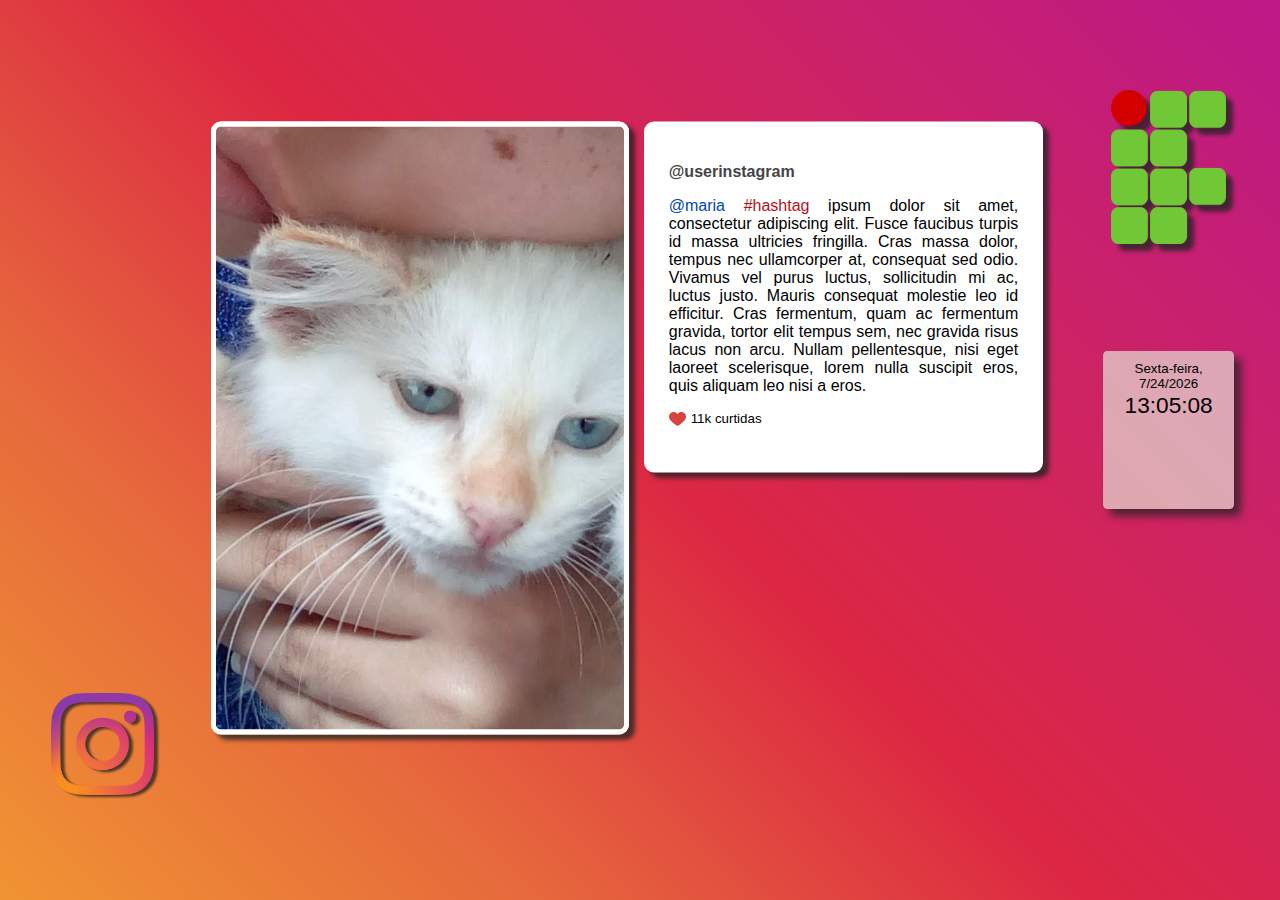
==== instagram.html @ 23379bee "modificação de divs no html" ====
<!DOCTYPE html>
<html>
    <head>
        <meta charset="utf-8">
        <meta name="viewport" content="width=device-width, initial-scale=1, shrink-to-fit=no">


        <title>instagram</title>

        <link rel="stylesheet" href="css/style.css">
        <script type="text/javascript" src="js/script.js"></script>
        <script type="text/javascript" src="js/jquery.js"></script>
    </head>
    <body onload="time()" class="gradiente-instagram">
        <div class="conteiner">    
            <div class= "fixo">
                <div class="logo">
                    <img src="img/logoif.png"  alt="">
                    <!--<p>@logoifrn</p>
                    <p>23 curtidas</p>!-->
                </div>
                <div class="relogio" id="relogio">
                    <div class= "diadata" id="diadata"></div>
                    <div class = "hora"  id="hora"></div>
                </div>
            </div>

            <!-- Publicação do instagram -->
            <div class="mural">
                <div class="publicacao" style="background-color: white ;"></div>
                <div class="shadow publicacao image" style="background-image: url(img/aslam.jpg);">
                    <!--<div class="perfilinstagram"><img src="img/aslam.jpg" alt=""></div>
                    <div class="foto" >
                        <img src="img/gatinho.jpg" alt="">
                    </div>-->
                    
                </div>
                <div class="shadow legenda post" id="legenda">
                    <p class="user"><b>@userinstagram</b></p>
                    <p class="textopost">@maria #hashtag ipsum dolor sit amet, consectetur adipiscing elit. Fusce faucibus turpis id massa ultricies fringilla. Cras massa dolor, tempus nec ullamcorper at, consequat sed odio. Vivamus vel purus luctus, sollicitudin mi ac, luctus justo. Mauris consequat molestie leo id efficitur. Cras fermentum, quam ac fermentum gravida, tortor elit tempus sem, nec gravida risus lacus non arcu. Nullam pellentesque, nisi eget laoreet scelerisque, lorem nulla suscipit eros, quis aliquam leo nisi a eros.</p>
                    <div class="insights">
                        <div class="curtidas">
                            <div class="iconecurtidas">
                                <img src="img/curtida.png" alt="">
                            </div>
                            <p>11k curtidas</p>
                        </div>
                    </div>
                </div>
               
            </div>
            
            <div class="logocanto">
                <img src="img/instagram.png" alt="">
            </div>

        </div>
       <!-- <div class="blocotransicao" id="blocotransicao">
            <img src="img/Simbolo.jfif" class="logotransicao">
        </div> -->
    </body>
</html>
---- css/style.css ----
body {
     padding: 0%;
     margin: 0%;
     border: 0%;
 }


 /*efeitos de transicao*/
 .blocotransicao{
     position: absolute;
     background-color: white;
     width: 100%;
     height: 100%;
     /*transform: translateY(-100%);*/
 }
 .blocotransicao img{
     position: relative;
     transform: translate(-50%, -50%);
     left: 50%;
     top: 50%;
     width: 19%;
 }



 /* background todas as telas */
 .conteiner {
    position: absolute;
    height: 100vh;
    width: 100vw;
    background-repeat: no-repeat;
 }

 .gradiente-instagram{
    background: #f09433;  
    background: linear-gradient(45deg, #f09433 0%,#e6683c 25%,#dc2743 50%,#cc2366 75%,#bc1888 100%); 
    height: 100vh;
    width: 100vw;
 }

 .rss {
    background-color:rgb(226, 129, 65);
    height: 100vh;
 }

 .twitter {
     background-color: #daf4fd;
 }



 /* cabeçalho fixo (logo if + relogio) */
 .fixo {
    position: relative;
    width: 12vw;
    height: 50vh;
    left: 85vw;
    top: 10vh; 
 }

 .logo {
    position: absolute;
    left: 15%;
    width: 75%;
 }

 .logo img{
    width: 100%;
    filter: drop-shadow(7px 7px 2px rgba(34, 34, 34, 0.76));
 }

 .relogio {
    box-shadow: 7px 7px 8px 0px rgba(34, 34, 34, 0.76);
    /*font-family: 'Orbitron', sans-serif;*/
    font-family: 'Segoe UI', sans-serif;
    background-color: rgba(233, 248, 226, 0.623);
    border-radius: 3%;
    height: 35%;
    width: 85%;
    position: absolute;
    left: 10%;
    top: 58%;
    text-align: center;
 }

 .diadata {
    margin: 0;
    border: 0;
    font-size: 10pt;
    padding-top: 10px;
    padding-bottom: 1px;
    padding-left: 9px;
    padding-right: 9px;
 }

 .hora {
    margin: 0;
    border: 0;
    font-size: 17pt;
 }


 
 /* logo rede social */
 .logocanto {
     position: absolute;
     top: 77%;
     width: 8vw;
     left: 4%;
 }

 .logocanto img{
    filter: drop-shadow(4px 2px 1px rgba(34, 34, 34, 0.76));
     width: 100%;
     height: 100%;
 }

 .logorss{
    transform: rotate(47deg);
}



 /* mural das publicações do Istagram*/
 .mural {
     /*background-color: antiquewhite;*/
     position: absolute;
     width: 65%;
     left: 49%;
     top: 47%;
     height: 67%;
     transform: translate(-50%, -50%);
 }
 
 .legenda{
    text-align: justify;
    background-color: white;
    position: absolute;
    display: inline-block;
    padding: 3%;
    width: 42%;
    left: 52%;
    min-height: 50%;
    max-height: 100%;
    border-radius: 10px;
    font-family: "Helvetica Neue", Roboto, "Segoe UI", Calibri, sans-serif;
    /*font-size: clamp(1em, 1em + 1vw, 1.1em); 
    top: 2%;*/
 }

 .curtidas p{
     width: 50%;
     display: inline-block;
     margin-top: 0;
     font-size: 10pt;
     transform: translateY(-30%);
 }

 .iconecurtidas{
     width: 5%;
     height: 4%;
     /*background-color: #f09433;*/
     display: inline-block;
 }

 .iconecurtidas img{
    position: relative;
    width: 100%;
    height: 100%;
 }

 .publicacao {
    position: absolute;
    display: inline-block;
    width: 49%;
    height: 100%;
    border-radius: 10px;
    background-size: cover;
    background-repeat: no-repeat;
    border-color: white;
    border-style: solid;
    border-width: 5px;
    /*top: 2%;*/
 }

 .shadow {
    box-shadow: 6px 5px 4px 0px rgba(34, 34, 34, 0.76);
 }

 /*.foto {
     width: 100%;
     transform: translate(-50%, -50%);
     top: 50%;
     left: 50%;    
 }

 .foto img {
    position: relative;
    max-width:100%;
    max-height:100%;
    object-fit: fill;
 }
 
 .perfilinstagram{
     width: 10%;
     height: 9%;
     position: relative;
     left: 7%;
     top: 2%;
     background-color: #cc2366;
     margin-bottom: 0;
     padding-bottom: 0;
     border-bottom: 0;
 }

 .perfilinstagram img{
     width: 100%;
     height: 100%;
     border-radius: 50%;
 }*/



 /*RSS */
 .muralnoticias {
     position: absolute;
     transform: translateX(-50%);
     left: 45%;
     width: 70vw;
     top: 8vh;
    color: white;
 }

 .titulonoticia{
     text-align: center;
 }

 .links{
     padding-left: 5%;
     padding-top: 5%;
     font-size: 20px;
 }

 .qrcode {
     width: 10vw;
     height: 20vh;
     position: absolute;
     left: 85vw;
     top: 75vh;
 }

 .qrcode img{
     width: 100%;
     height: 100%;
 }



 /* Mural Twitter */
.muraltwitter {
    /*background-color: white;*/
    position: absolute;
    width: 80vw;
    top: 48vh;
    height: 80vh;
    transform: translatey(-50%);
    font-size: 22px;
    font-family: "Helvetica Neue", Roboto, "Segoe UI", Calibri, sans-serif;
}

.fotoperfil {
    box-shadow: 4px 3px 4px 0px rgba(34, 34, 34, 0.76);
    /*background-color: #d8e0b6;*/
    width: 10%;
    border-radius: 50%;
    display: inline-block;
    position: relative;
    top: 18%;
    left: 5%;
    background-size: cover;
    background-repeat: no-repeat;
    height: 110%;
    width: 11%;
 }

.tweet {
    text-align: justify;
    /*background-color: #d8e0b6;*/
    transform: translate(-50%, -50%);
    position: absolute;
    width: 80%;
    left: 60%;
    top: 47%;
}

.perfil {
    width: 100%;
    height: 20%;
    /*background-color:rgb(226, 129, 65);*/
}

.usuario {
    position: relative;
    display: inline-block;
    /*background-color: #d8e0b6;*/
    margin-left: 9%;
    top: 25%;
    transform: translateY(-85%);
    font-size: 16pt;
}

.user {
    color: rgb(68, 68, 68)
}

/*.fotoperfil img {
     height: 100%;
     width: 100%;
     border-radius: 50%;
 }*/


 
/*Formatação textos js*/
.hashtag {
    color: #800020;
}
    /*Twitter*/
.mention {
    color: #2b7bb9;
}

    /*Instagram*/
.hashtag_instagram {
    color: #b80f17;
}
.mention_instagram {
    color: #0047b1;
}
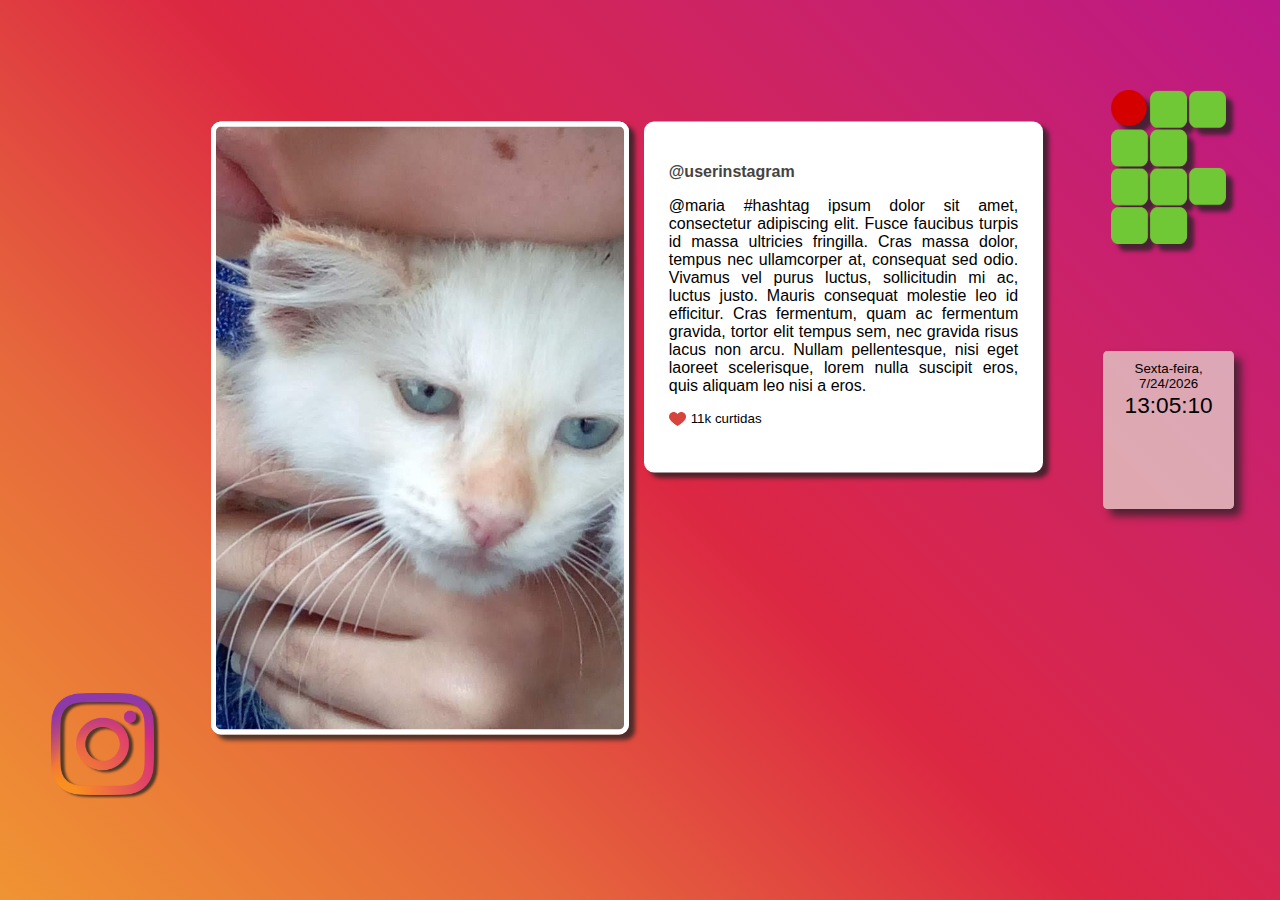
==== commit b55aa3f8: ":construction:" ====
--- a/instagram.html
+++ b/instagram.html
@@ -28,7 +28,7 @@
             <!-- Publicação do instagram -->
             <div class="mural">
                 <div class="publicacao" style="background-color: white ;"></div>
-                <div class="shadow publicacao image" style="background-image: url(img/aslam.jpg);">
+                <div class="shadow publicacao" id="image" style="background-image: url(img/aslam.jpg);">
                     <!--<div class="perfilinstagram"><img src="img/aslam.jpg" alt=""></div>
                     <div class="foto" >
                         <img src="img/gatinho.jpg" alt="">
@@ -37,7 +37,7 @@
                 </div>
                 <div class="shadow legenda post" id="legenda">
                     <p class="user"><b>@userinstagram</b></p>
-                    <p class="textopost">@maria #hashtag ipsum dolor sit amet, consectetur adipiscing elit. Fusce faucibus turpis id massa ultricies fringilla. Cras massa dolor, tempus nec ullamcorper at, consequat sed odio. Vivamus vel purus luctus, sollicitudin mi ac, luctus justo. Mauris consequat molestie leo id efficitur. Cras fermentum, quam ac fermentum gravida, tortor elit tempus sem, nec gravida risus lacus non arcu. Nullam pellentesque, nisi eget laoreet scelerisque, lorem nulla suscipit eros, quis aliquam leo nisi a eros.</p>
+                    <p id="instatexto">@maria #hashtag ipsum dolor sit amet, consectetur adipiscing elit. Fusce faucibus turpis id massa ultricies fringilla. Cras massa dolor, tempus nec ullamcorper at, consequat sed odio. Vivamus vel purus luctus, sollicitudin mi ac, luctus justo. Mauris consequat molestie leo id efficitur. Cras fermentum, quam ac fermentum gravida, tortor elit tempus sem, nec gravida risus lacus non arcu. Nullam pellentesque, nisi eget laoreet scelerisque, lorem nulla suscipit eros, quis aliquam leo nisi a eros.</p>
                     <div class="insights">
                         <div class="curtidas">
                             <div class="iconecurtidas">
--- a/css/style.css
+++ b/css/style.css
@@ -285,12 +285,15 @@
 
 .tweet {
     text-align: justify;
-    /*background-color: #d8e0b6;*/
+    background-color: #fff;
     transform: translate(-50%, -50%);
     position: absolute;
     width: 80%;
     left: 60%;
     top: 47%;
+    padding: 100px 50px;
+    border: 1px solid;
+    border-radius: 15px;
 }
 
 .perfil {
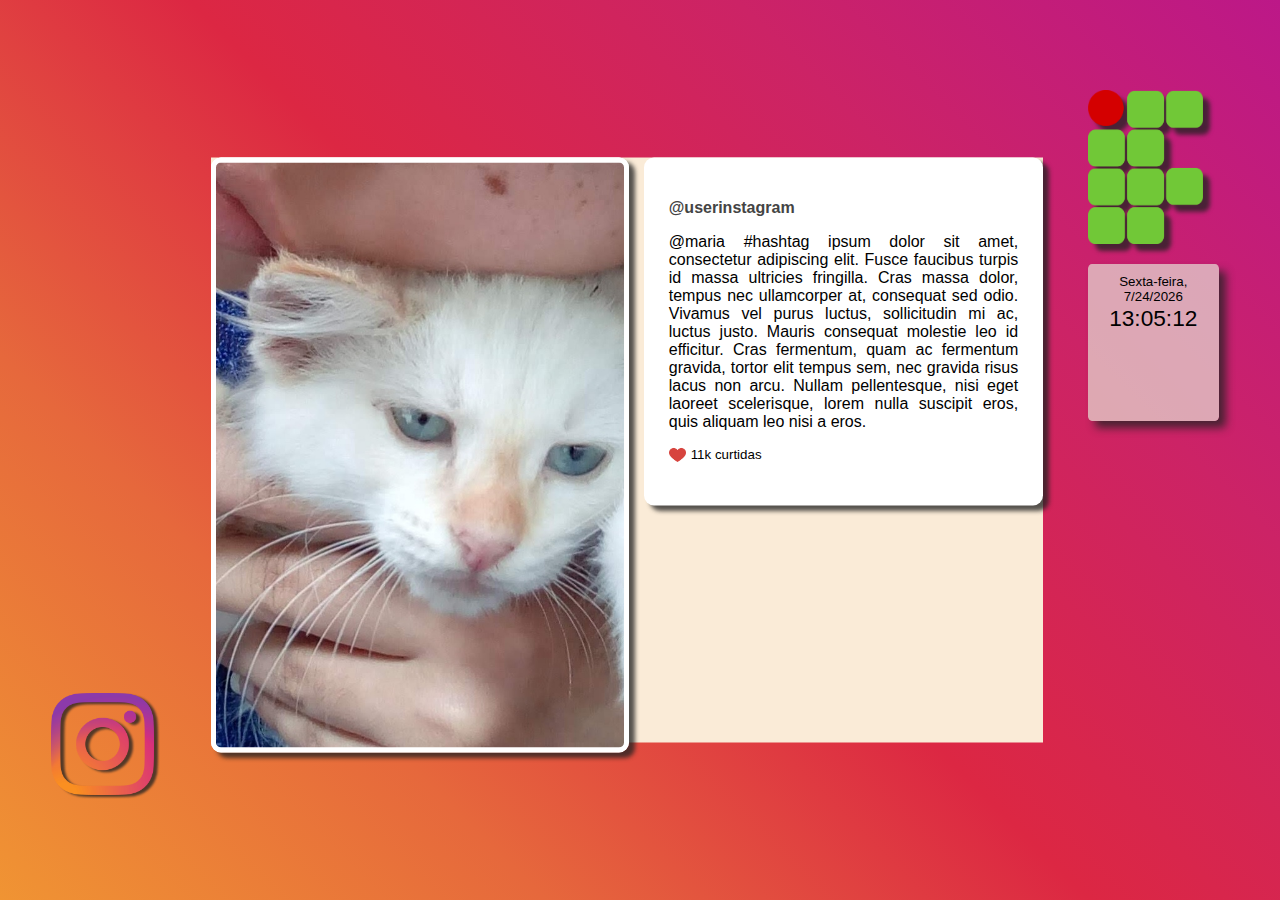
==== commit 6afac550: "Atualizando array de informações de usuários para transições" ====
--- a/instagram.html
+++ b/instagram.html
@@ -11,13 +11,12 @@
         <script type="text/javascript" src="js/script.js"></script>
         <script type="text/javascript" src="js/jquery.js"></script>
     </head>
-    <body onload="time()" class="gradiente-instagram">
-        <div class="conteiner">    
+    <body onload="time()" >
+        <div class="conteiner bginstagram">  
+        <!-- Parte fixa: logo if + relógio -->  
             <div class= "fixo">
                 <div class="logo">
                     <img src="img/logoif.png"  alt="">
-                    <!--<p>@logoifrn</p>
-                    <p>23 curtidas</p>!-->
                 </div>
                 <div class="relogio" id="relogio">
                     <div class= "diadata" id="diadata"></div>
@@ -28,23 +27,16 @@
             <!-- Publicação do instagram -->
             <div class="mural">
                 <div class="publicacao" style="background-color: white ;"></div>
-                <div class="shadow publicacao" id="image" style="background-image: url(img/aslam.jpg);">
-                    <!--<div class="perfilinstagram"><img src="img/aslam.jpg" alt=""></div>
-                    <div class="foto" >
-                        <img src="img/gatinho.jpg" alt="">
-                    </div>-->
-                    
-                </div>
+                <div class="shadow publicacao" id="image" style="background-image: url(img/aslam.jpg);"></div>
+
                 <div class="shadow legenda post" id="legenda">
                     <p class="user"><b>@userinstagram</b></p>
                     <p id="instatexto">@maria #hashtag ipsum dolor sit amet, consectetur adipiscing elit. Fusce faucibus turpis id massa ultricies fringilla. Cras massa dolor, tempus nec ullamcorper at, consequat sed odio. Vivamus vel purus luctus, sollicitudin mi ac, luctus justo. Mauris consequat molestie leo id efficitur. Cras fermentum, quam ac fermentum gravida, tortor elit tempus sem, nec gravida risus lacus non arcu. Nullam pellentesque, nisi eget laoreet scelerisque, lorem nulla suscipit eros, quis aliquam leo nisi a eros.</p>
-                    <div class="insights">
-                        <div class="curtidas">
-                            <div class="iconecurtidas">
-                                <img src="img/curtida.png" alt="">
-                            </div>
-                            <p>11k curtidas</p>
+                    <div>
+                        <div class="iconecurtidas">
+                            <img src="img/curtida.png" alt="">
                         </div>
+                        <p class="curtidas">11k curtidas</p>
                     </div>
                 </div>
                
--- a/css/style.css
+++ b/css/style.css
@@ -25,25 +25,24 @@
 
  /* background todas as telas */
  .conteiner {
-    position: absolute;
     height: 100vh;
     width: 100vw;
     background-repeat: no-repeat;
  }
 
- .gradiente-instagram{
+ .bginstagram{
     background: #f09433;  
     background: linear-gradient(45deg, #f09433 0%,#e6683c 25%,#dc2743 50%,#cc2366 75%,#bc1888 100%); 
     height: 100vh;
     width: 100vw;
  }
 
- .rss {
+ .bgrss {
     background-color:rgb(226, 129, 65);
     height: 100vh;
  }
 
- .twitter {
+ .bgtwitter {
      background-color: #daf4fd;
  }
 
@@ -59,7 +58,6 @@
  }
 
  .logo {
-    position: absolute;
     left: 15%;
     width: 75%;
  }
@@ -77,9 +75,7 @@
     border-radius: 3%;
     height: 35%;
     width: 85%;
-    position: absolute;
-    left: 10%;
-    top: 58%;
+    margin-top: 10%;
     text-align: center;
  }
 
@@ -103,7 +99,7 @@
  
  /* logo rede social */
  .logocanto {
-     position: absolute;
+     position: fixed;
      top: 77%;
      width: 8vw;
      left: 4%;
@@ -123,20 +119,19 @@
 
  /* mural das publicações do Istagram*/
  .mural {
-     /*background-color: antiquewhite;*/
-     position: absolute;
+     background-color: antiquewhite;
+    position: relative;
      width: 65%;
+     height: 65%;
      left: 49%;
-     top: 47%;
-     height: 67%;
      transform: translate(-50%, -50%);
  }
  
  .legenda{
     text-align: justify;
     background-color: white;
-    position: absolute;
-    display: inline-block;
+    display: inline-block;
+    position: relative;
     padding: 3%;
     width: 42%;
     left: 52%;
@@ -148,7 +143,7 @@
     top: 2%;*/
  }
 
- .curtidas p{
+ .curtidas{
      width: 50%;
      display: inline-block;
      margin-top: 0;
@@ -187,38 +182,6 @@
     box-shadow: 6px 5px 4px 0px rgba(34, 34, 34, 0.76);
  }
 
- /*.foto {
-     width: 100%;
-     transform: translate(-50%, -50%);
-     top: 50%;
-     left: 50%;    
- }
-
- .foto img {
-    position: relative;
-    max-width:100%;
-    max-height:100%;
-    object-fit: fill;
- }
- 
- .perfilinstagram{
-     width: 10%;
-     height: 9%;
-     position: relative;
-     left: 7%;
-     top: 2%;
-     background-color: #cc2366;
-     margin-bottom: 0;
-     padding-bottom: 0;
-     border-bottom: 0;
- }
-
- .perfilinstagram img{
-     width: 100%;
-     height: 100%;
-     border-radius: 50%;
- }*/
-
 
 
  /*RSS */
@@ -258,42 +221,38 @@
 
  /* Mural Twitter */
 .muraltwitter {
-    /*background-color: white;*/
-    position: absolute;
-    width: 80vw;
-    top: 48vh;
-    height: 80vh;
+    margin-left: 15%;
+    background-color: white;
+    width: 65%;
+    left: 15%;
+    height: 50%;
+    overflow: hidden;
     transform: translatey(-50%);
     font-size: 22px;
+    border-radius: 2%;
     font-family: "Helvetica Neue", Roboto, "Segoe UI", Calibri, sans-serif;
 }
 
 .fotoperfil {
     box-shadow: 4px 3px 4px 0px rgba(34, 34, 34, 0.76);
     /*background-color: #d8e0b6;*/
-    width: 10%;
     border-radius: 50%;
-    display: inline-block;
-    position: relative;
-    top: 18%;
-    left: 5%;
+    position: relative;
+    display: inline-block;
+    margin-top: 4%;
+    margin-left: 5%;  
     background-size: cover;
     background-repeat: no-repeat;
-    height: 110%;
-    width: 11%;
+    height: 140%;
+    width: 12%;
  }
 
 .tweet {
+    position: relative;   
     text-align: justify;
-    background-color: #fff;
-    transform: translate(-50%, -50%);
-    position: absolute;
-    width: 80%;
-    left: 60%;
-    top: 47%;
-    padding: 100px 50px;
-    border: 1px solid;
-    border-radius: 15px;
+    padding-left: 21%;
+    padding-right: 7%;
+    top: 15%;
 }
 
 .perfil {
@@ -303,12 +262,10 @@
 }
 
 .usuario {
-    position: relative;
     display: inline-block;
     /*background-color: #d8e0b6;*/
-    margin-left: 9%;
-    top: 25%;
-    transform: translateY(-85%);
+    transform: translateY(-80%);
+    padding-left: 3%;
     font-size: 16pt;
 }
 
@@ -316,14 +273,7 @@
     color: rgb(68, 68, 68)
 }
 
-/*.fotoperfil img {
-     height: 100%;
-     width: 100%;
-     border-radius: 50%;
- }*/
-
-
- 
+
 /*Formatação textos js*/
 .hashtag {
     color: #800020;
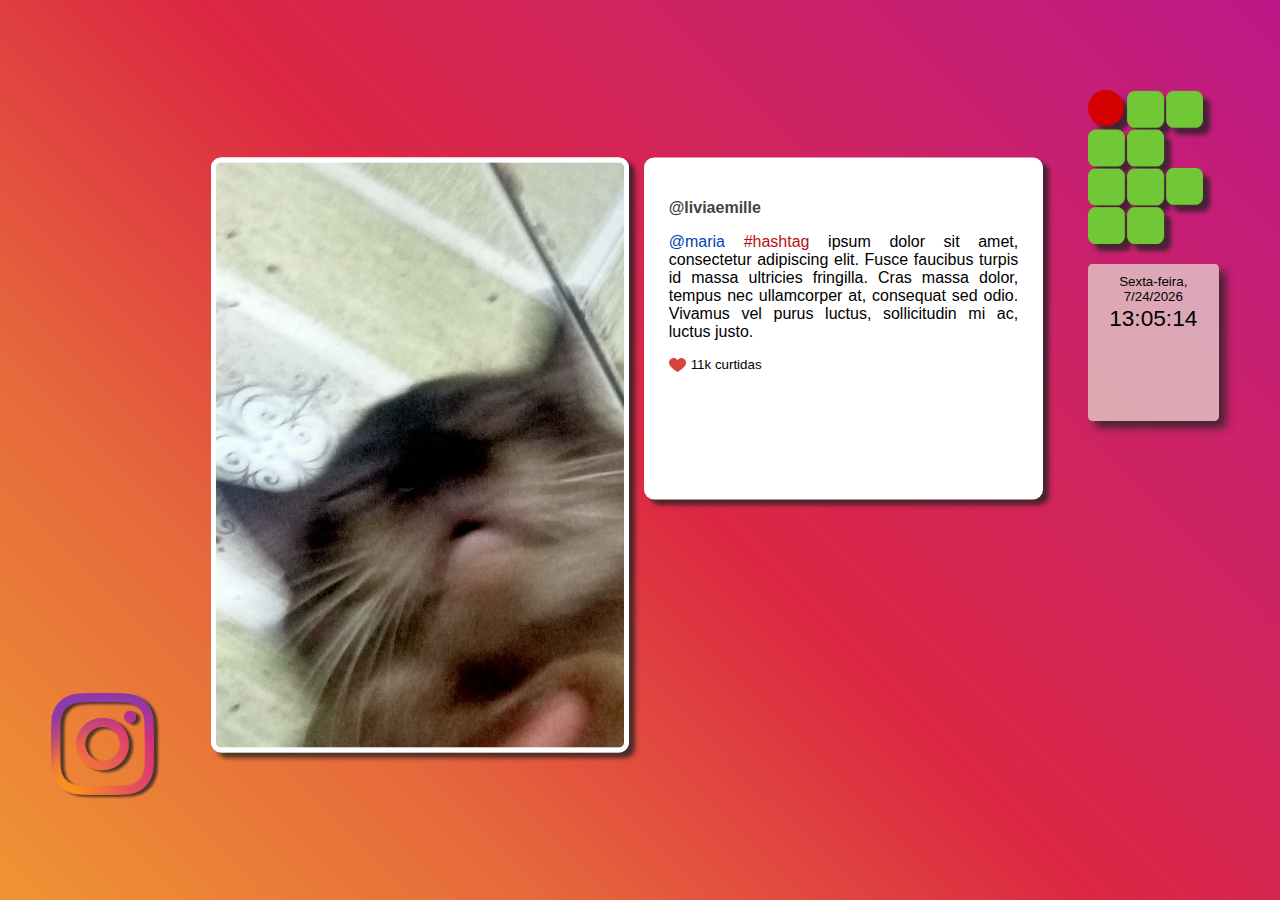
==== commit c49609f9: "Implementação da parte de alteração de publicações de instagram" ====
--- a/instagram.html
+++ b/instagram.html
@@ -11,7 +11,7 @@
         <script type="text/javascript" src="js/script.js"></script>
         <script type="text/javascript" src="js/jquery.js"></script>
     </head>
-    <body onload="time()" >
+    <body onload="time(); iniciar()" >
         <div class="conteiner bginstagram">  
         <!-- Parte fixa: logo if + relógio -->  
             <div class= "fixo">
@@ -30,8 +30,8 @@
                 <div class="shadow publicacao" id="image" style="background-image: url(img/aslam.jpg);"></div>
 
                 <div class="shadow legenda post" id="legenda">
-                    <p class="user"><b>@userinstagram</b></p>
-                    <p id="instatexto">@maria #hashtag ipsum dolor sit amet, consectetur adipiscing elit. Fusce faucibus turpis id massa ultricies fringilla. Cras massa dolor, tempus nec ullamcorper at, consequat sed odio. Vivamus vel purus luctus, sollicitudin mi ac, luctus justo. Mauris consequat molestie leo id efficitur. Cras fermentum, quam ac fermentum gravida, tortor elit tempus sem, nec gravida risus lacus non arcu. Nullam pellentesque, nisi eget laoreet scelerisque, lorem nulla suscipit eros, quis aliquam leo nisi a eros.</p>
+                    <p class="user"><b id="user"></b></p>
+                    <p id="instatexto"></p>
                     <div>
                         <div class="iconecurtidas">
                             <img src="img/curtida.png" alt="">
--- a/css/style.css
+++ b/css/style.css
@@ -119,7 +119,6 @@
 
  /* mural das publicações do Istagram*/
  .mural {
-     background-color: antiquewhite;
     position: relative;
      width: 65%;
      height: 65%;
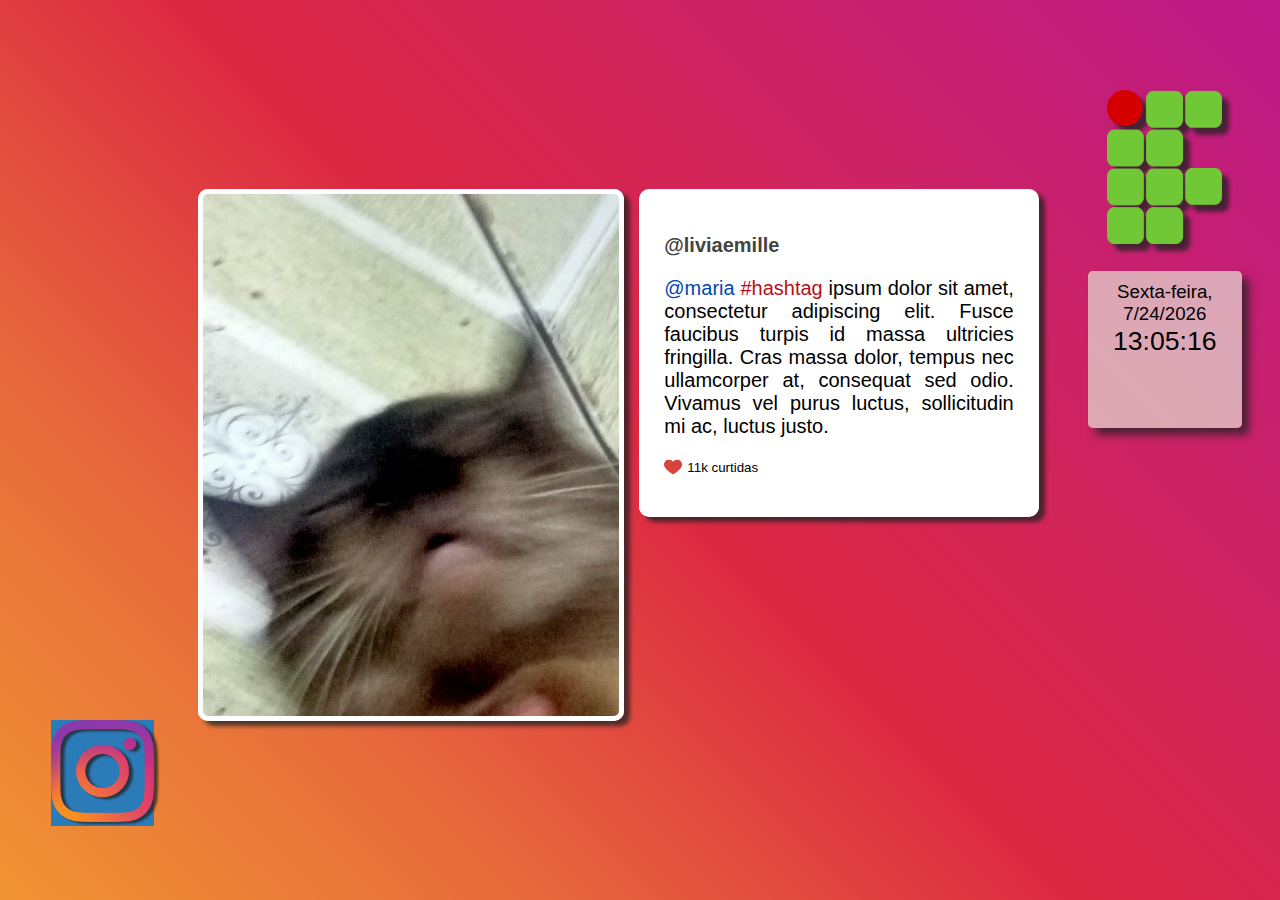
==== commit 2701b095: "alterações testes no css de twitter" ====
--- a/instagram.html
+++ b/instagram.html
@@ -19,8 +19,8 @@
                     <img src="img/logoif.png"  alt="">
                 </div>
                 <div class="relogio" id="relogio">
-                    <div class= "diadata" id="diadata"></div>
-                    <div class = "hora"  id="hora"></div>
+                    <div class= "diadata diadatagrande" id="diadata"></div>
+                    <div class = "hora horagrande"  id="hora"></div>
                 </div>
             </div>
 
--- a/css/style.css
+++ b/css/style.css
@@ -23,12 +23,9 @@
 
 
 
- /* background todas as telas */
+ /* background todas as telas
  .conteiner {
-    height: 100vh;
-    width: 100vw;
-    background-repeat: no-repeat;
- }
+ }*/
 
  .bginstagram{
     background: #f09433;  
@@ -38,12 +35,16 @@
  }
 
  .bgrss {
-    background-color:rgb(226, 129, 65);
+    background-size: cover;
+    background-repeat: no-repeat;
     height: 100vh;
+    background-color: #800020;
  }
 
  .bgtwitter {
      background-color: #daf4fd;
+     height: 100vh;
+     border: solid black
  }
 
 
@@ -51,6 +52,7 @@
  /* cabeçalho fixo (logo if + relogio) */
  .fixo {
     position: relative;
+    display: inline-block;
     width: 12vw;
     height: 50vh;
     left: 85vw;
@@ -58,8 +60,10 @@
  }
 
  .logo {
-    left: 15%;
+    position: relative;
+    margin-left: 7%;
     width: 75%;
+    margin: auto
  }
 
  .logo img{
@@ -75,34 +79,66 @@
     border-radius: 3%;
     height: 35%;
     width: 85%;
-    margin-top: 10%;
+    top: 5%;
+    margin: auto;
     text-align: center;
+    position: relative;
  }
 
  .diadata {
     margin: 0;
     border: 0;
-    font-size: 10pt;
     padding-top: 10px;
     padding-bottom: 1px;
-    padding-left: 9px;
+    padding-left: 9px;;
     padding-right: 9px;
  }
 
  .hora {
     margin: 0;
     border: 0;
-    font-size: 17pt;
- }
-
-
+ }
+
+@media (max-width: 1920px)
+{
+    .relogio{
+        width: 100%;
+    }
+    .diadata {
+        font-size: 14pt;
+    }
+    .hora{
+        font-size: 20pt;
+    }
+    .legenda {
+        font-size: 15pt;
+    }
+    .curtidas{
+        font-size: 13pt;
+    }
+    .muraltwitter {
+        font-size: 18pt;
+    }
+}
+@media (max-width: 1160px){
+    .diadata{
+        font-size: 8pt;
+    }
+    .hora{
+        font-size: 12pt
+    }
+    .muraltwitter{
+        font-size: 12pt;
+    }
+}
  
  /* logo rede social */
  .logocanto {
-     position: fixed;
-     top: 77%;
+     position:fixed;
+     top: 80%;
      width: 8vw;
      left: 4%;
+     background-color: #2b7bb9;
  }
 
  .logocanto img{
@@ -115,14 +151,12 @@
     transform: rotate(47deg);
 }
 
-
-
  /* mural das publicações do Istagram*/
  .mural {
     position: relative;
      width: 65%;
-     height: 65%;
-     left: 49%;
+     height: 58%;
+     left: 48%;
      transform: translate(-50%, -50%);
  }
  
@@ -133,7 +167,7 @@
     position: relative;
     padding: 3%;
     width: 42%;
-    left: 52%;
+    left: 53%;
     min-height: 50%;
     max-height: 100%;
     border-radius: 10px;
@@ -164,9 +198,9 @@
  }
 
  .publicacao {
-    position: absolute;
-    display: inline-block;
-    width: 49%;
+    position:fixed;
+    display: inline-block;
+    width: 50%;
     height: 100%;
     border-radius: 10px;
     background-size: cover;
@@ -185,87 +219,84 @@
 
  /*RSS */
  .muralnoticias {
-     position: absolute;
-     transform: translateX(-50%);
-     left: 45%;
-     width: 70vw;
-     top: 8vh;
+    position: absolute;
+     width:65%;
+     transform: translate(-50%, -100%);
+     left: 46%;
     color: white;
  }
 
  .titulonoticia{
      text-align: center;
+     padding-left: 2%;
+     padding-right: 2%;
  }
 
  .links{
      padding-left: 5%;
-     padding-top: 5%;
+     padding-right: 5%;
      font-size: 20px;
+     margin-top: 10%;
  }
 
  .qrcode {
      width: 10vw;
-     height: 20vh;
-     position: absolute;
+     height: 18vh;
      left: 85vw;
-     top: 75vh;
- }
-
- .qrcode img{
-     width: 100%;
-     height: 100%;
+     top: 24%;
+     position: relative;
+     background-size: cover;
+    background-repeat: no-repeat;
  }
 
 
 
  /* Mural Twitter */
 .muraltwitter {
-    margin-left: 15%;
+    position: relative;
     background-color: white;
     width: 65%;
-    left: 15%;
-    height: 50%;
-    overflow: hidden;
-    transform: translatey(-50%);
-    font-size: 22px;
     border-radius: 2%;
     font-family: "Helvetica Neue", Roboto, "Segoe UI", Calibri, sans-serif;
 }
 
 .fotoperfil {
     box-shadow: 4px 3px 4px 0px rgba(34, 34, 34, 0.76);
-    /*background-color: #d8e0b6;*/
     border-radius: 50%;
-    position: relative;
-    display: inline-block;
-    margin-top: 4%;
-    margin-left: 5%;  
     background-size: cover;
     background-repeat: no-repeat;
-    height: 140%;
     width: 12%;
- }
-
-.tweet {
-    position: relative;   
+    display: inline-block;
+    padding-top: calc((4/4) * 12%);
+    margin-top: 2%;
+    margin-left: 1px;
+ }
+
+.tweet {  
+    position: relative;
+    float: left;
+    margin-top: 5%;
     text-align: justify;
-    padding-left: 21%;
-    padding-right: 7%;
-    top: 15%;
+    padding-left: 19%;
+    padding-right: 4%;
+    padding-bottom: 3%;
+}
+.text {
+    position: relative;
 }
 
 .perfil {
     width: 100%;
-    height: 20%;
-    /*background-color:rgb(226, 129, 65);*/
+    height: 31%;
+    position: relative;
+}
+.fotoperfil, .usuario{
+    float: left;
 }
 
 .usuario {
     display: inline-block;
-    /*background-color: #d8e0b6;*/
-    transform: translateY(-80%);
-    padding-left: 3%;
-    font-size: 16pt;
+    padding-left: 4%;
 }
 
 .user {
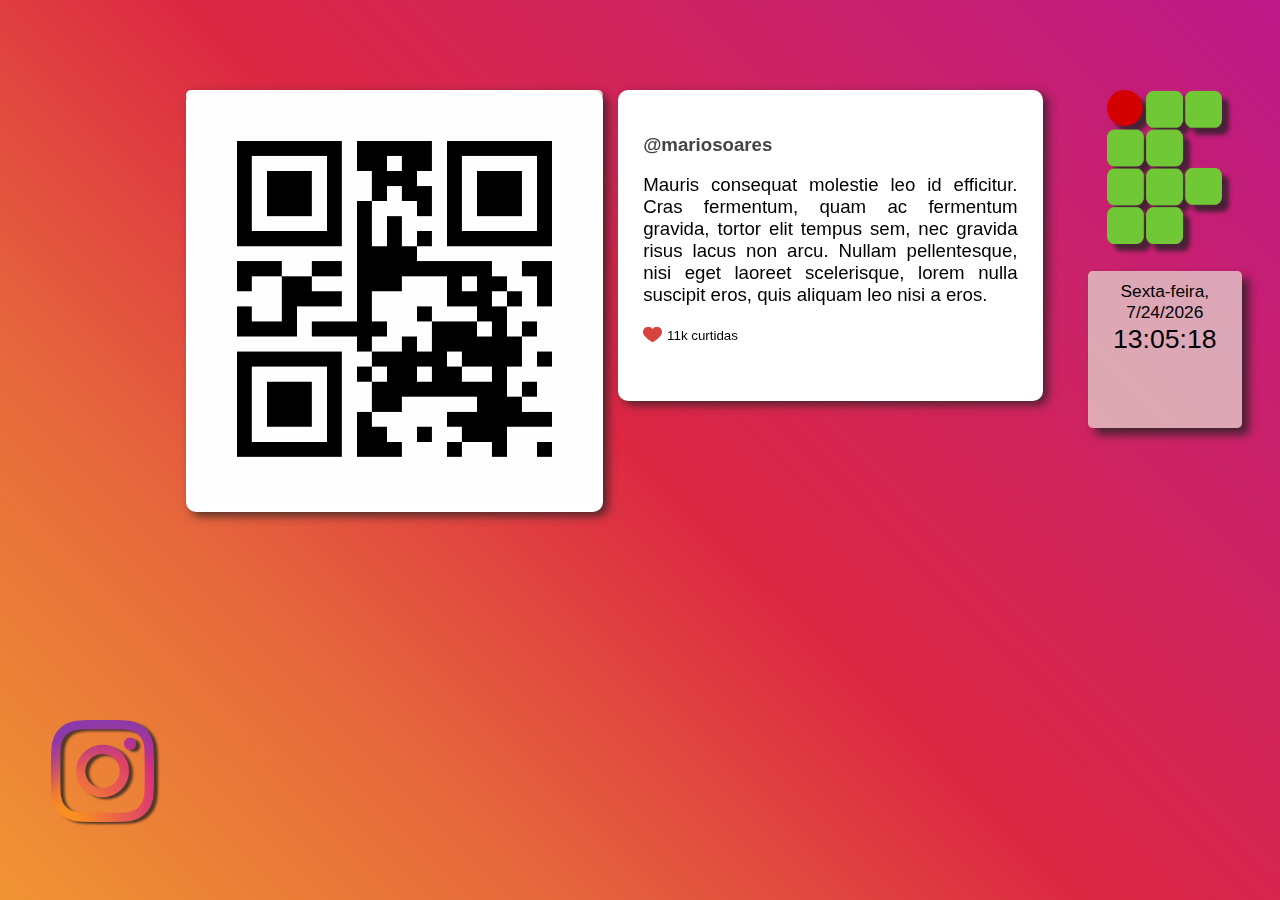
==== commit 195bdc24: "Alteração de css nas telas de twitter, instagram e rss" ====
--- a/instagram.html
+++ b/instagram.html
@@ -27,7 +27,9 @@
             <!-- Publicação do instagram -->
             <div class="mural">
                 <div class="publicacao" style="background-color: white ;"></div>
-                <div class="shadow publicacao" id="image" style="background-image: url(img/aslam.jpg);"></div>
+                <div class="shadow publicacao" id="image">
+                    <img src="img/aslam.jpg" alt="">
+                </div>
 
                 <div class="shadow legenda post" id="legenda">
                     <p class="user"><b id="user"></b></p>
--- a/css/style.css
+++ b/css/style.css
@@ -44,7 +44,6 @@
  .bgtwitter {
      background-color: #daf4fd;
      height: 100vh;
-     border: solid black
  }
 
 
@@ -105,13 +104,13 @@
         width: 100%;
     }
     .diadata {
-        font-size: 14pt;
+        font-size: 13pt;
     }
     .hora{
         font-size: 20pt;
     }
     .legenda {
-        font-size: 15pt;
+        font-size: 14pt;
     }
     .curtidas{
         font-size: 13pt;
@@ -138,13 +137,12 @@
      top: 80%;
      width: 8vw;
      left: 4%;
-     background-color: #2b7bb9;
  }
 
  .logocanto img{
     filter: drop-shadow(4px 2px 1px rgba(34, 34, 34, 0.76));
      width: 100%;
-     height: 100%;
+     height: auto;
  }
 
  .logorss{
@@ -153,11 +151,12 @@
 
  /* mural das publicações do Istagram*/
  .mural {
-    position: relative;
+    position: fixed;
      width: 65%;
      height: 58%;
-     left: 48%;
-     transform: translate(-50%, -50%);
+     left: 47%;
+     transform: translatex(-50%);
+     top: 10%;
  }
  
  .legenda{
@@ -166,10 +165,9 @@
     display: inline-block;
     position: relative;
     padding: 3%;
-    width: 42%;
-    left: 53%;
+    width: 45%;
+    left: 52%;
     min-height: 50%;
-    max-height: 100%;
     border-radius: 10px;
     font-family: "Helvetica Neue", Roboto, "Segoe UI", Calibri, sans-serif;
     /*font-size: clamp(1em, 1em + 1vw, 1.1em); 
@@ -198,10 +196,11 @@
  }
 
  .publicacao {
+    padding-bottom: 0;
+    background-color: white;
     position:fixed;
     display: inline-block;
-    width: 50%;
-    height: 100%;
+    width: 49%;
     border-radius: 10px;
     background-size: cover;
     background-repeat: no-repeat;
@@ -210,19 +209,23 @@
     border-width: 5px;
     /*top: 2%;*/
  }
-
+.publicacao img {
+    width: 100%;
+    height: 100%;
+}
  .shadow {
-    box-shadow: 6px 5px 4px 0px rgba(34, 34, 34, 0.76);
+    box-shadow: 5px 4px 10px 0px rgba(34, 34, 34, 0.76);
  }
 
 
 
  /*RSS */
  .muralnoticias {
-    position: absolute;
-     width:65%;
-     transform: translate(-50%, -100%);
-     left: 46%;
+    position: fixed;
+    width:65%;
+    transform: translatex(-50%);
+    top: 15%;
+    left: 46%;
     color: white;
  }
 
@@ -242,21 +245,31 @@
  .qrcode {
      width: 10vw;
      height: 18vh;
-     left: 85vw;
+     left: 86vw;
      top: 24%;
+     background-color: white;
      position: relative;
-     background-size: cover;
-    background-repeat: no-repeat;
- }
-
-
+     padding: 0;
+     margin: 0;
+     border: 0;
+ }
+
+.qrcode img{
+    width: 100%;
+    height: auto;
+}
 
  /* Mural Twitter */
 .muraltwitter {
-    position: relative;
+    top: 17%;
+    left: 45%;
+    transform: translateX(-50%);
+    position:fixed;
     background-color: white;
-    width: 65%;
+    width: 58%;
+    min-height: 35%;
     border-radius: 2%;
+    padding: 1%;
     font-family: "Helvetica Neue", Roboto, "Segoe UI", Calibri, sans-serif;
 }
 
@@ -269,20 +282,16 @@
     display: inline-block;
     padding-top: calc((4/4) * 12%);
     margin-top: 2%;
-    margin-left: 1px;
+    margin-left: 2%;
  }
 
 .tweet {  
     position: relative;
-    float: left;
-    margin-top: 5%;
     text-align: justify;
-    padding-left: 19%;
-    padding-right: 4%;
-    padding-bottom: 3%;
-}
-.text {
-    position: relative;
+    margin-top: 14%;
+    padding-left: 18%;
+    padding-right: 5%;
+    padding-bottom: 6%;
 }
 
 .perfil {
@@ -297,6 +306,7 @@
 .usuario {
     display: inline-block;
     padding-left: 4%;
+    margin-top: 2%
 }
 
 .user {
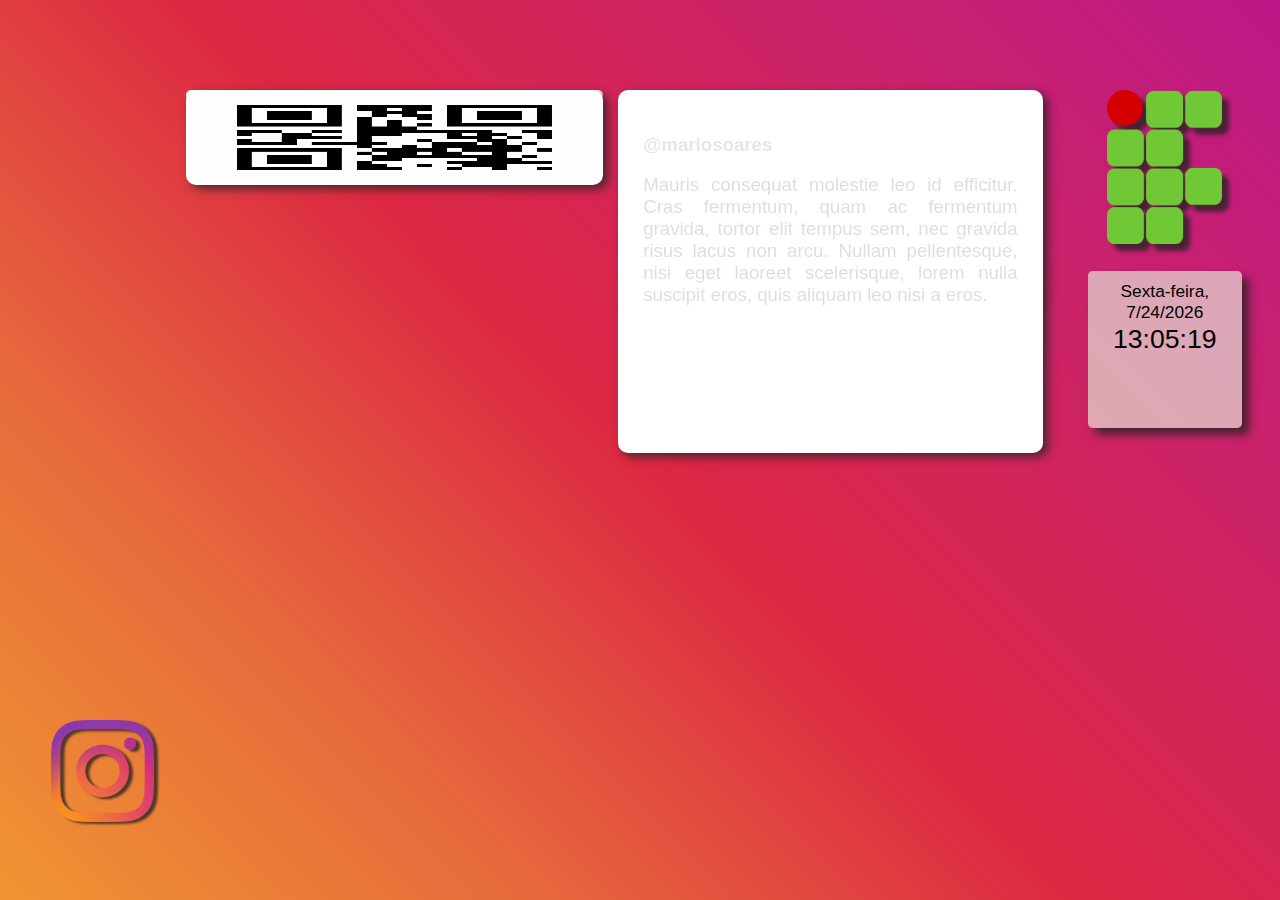
==== commit 380db620: "Adicionando transições nas telas de twitter, instagram e rss" ====
--- a/instagram.html
+++ b/instagram.html
@@ -34,12 +34,6 @@
                 <div class="shadow legenda post" id="legenda">
                     <p class="user"><b id="user"></b></p>
                     <p id="instatexto"></p>
-                    <div>
-                        <div class="iconecurtidas">
-                            <img src="img/curtida.png" alt="">
-                        </div>
-                        <p class="curtidas">11k curtidas</p>
-                    </div>
                 </div>
                
             </div>
--- a/css/style.css
+++ b/css/style.css
@@ -26,6 +26,11 @@
  /* background todas as telas
  .conteiner {
  }*/
+ .bgindex{
+    background-size: cover;
+    background-repeat: no-repeat;
+    height: 10vh;
+ }
 
  .bginstagram{
     background: #f09433;  
@@ -38,7 +43,6 @@
     background-size: cover;
     background-repeat: no-repeat;
     height: 100vh;
-    background-color: #800020;
  }
 
  .bgtwitter {
@@ -167,32 +171,9 @@
     padding: 3%;
     width: 45%;
     left: 52%;
-    min-height: 50%;
+    min-height: 60%;
     border-radius: 10px;
     font-family: "Helvetica Neue", Roboto, "Segoe UI", Calibri, sans-serif;
-    /*font-size: clamp(1em, 1em + 1vw, 1.1em); 
-    top: 2%;*/
- }
-
- .curtidas{
-     width: 50%;
-     display: inline-block;
-     margin-top: 0;
-     font-size: 10pt;
-     transform: translateY(-30%);
- }
-
- .iconecurtidas{
-     width: 5%;
-     height: 4%;
-     /*background-color: #f09433;*/
-     display: inline-block;
- }
-
- .iconecurtidas img{
-    position: relative;
-    width: 100%;
-    height: 100%;
  }
 
  .publicacao {
@@ -212,6 +193,7 @@
 .publicacao img {
     width: 100%;
     height: 100%;
+    padding: 0
 }
  .shadow {
     box-shadow: 5px 4px 10px 0px rgba(34, 34, 34, 0.76);
@@ -227,6 +209,7 @@
     top: 15%;
     left: 46%;
     color: white;
+    background-color:#ffffff42;
  }
 
  .titulonoticia{
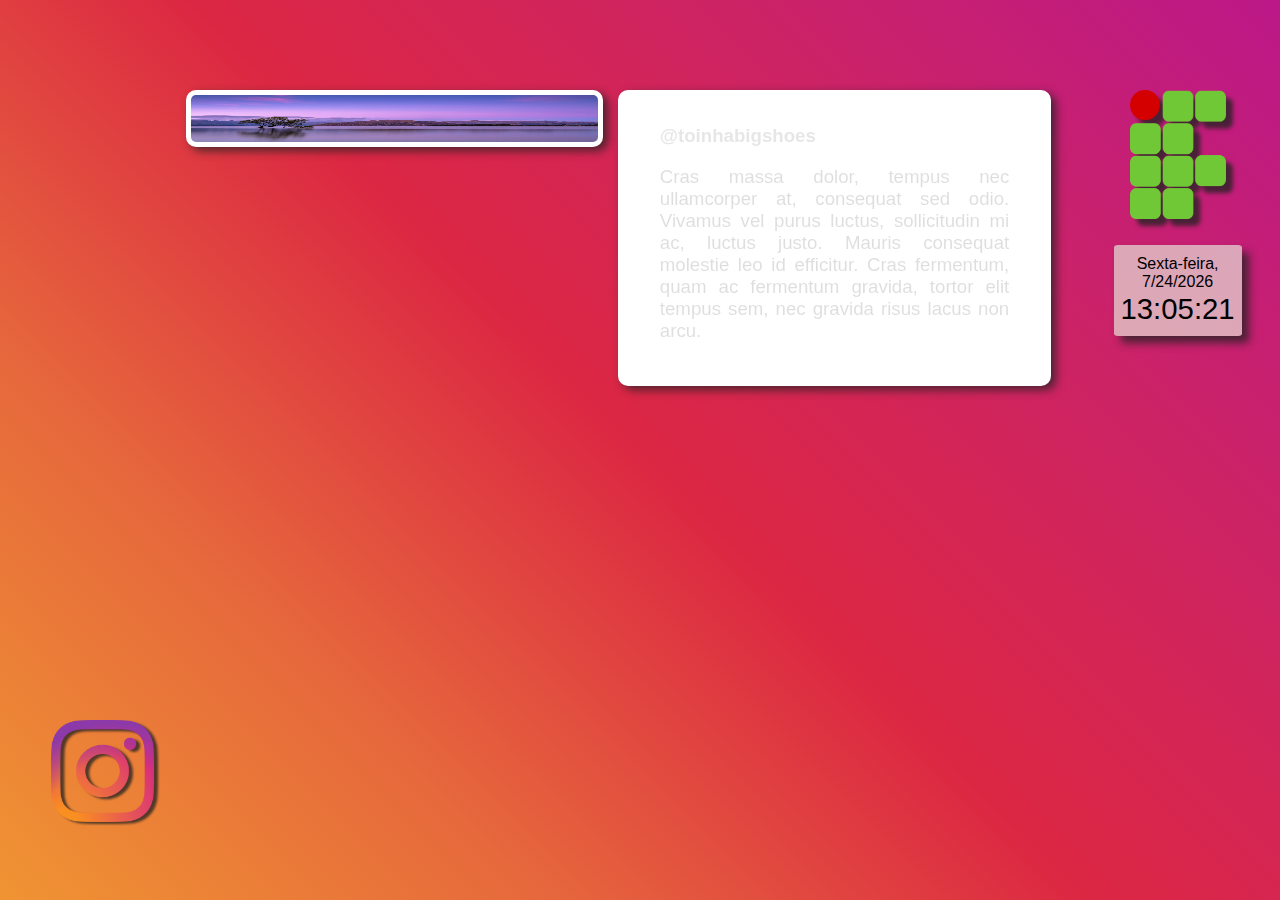
==== commit 3907e671: "Alterando classes unitilizadas" ====
--- a/instagram.html
+++ b/instagram.html
@@ -15,23 +15,22 @@
         <div class="conteiner bginstagram">  
         <!-- Parte fixa: logo if + relógio -->  
             <div class= "fixo">
-                <div class="logo">
+                <div class="logo-if">
                     <img src="img/logoif.png"  alt="">
                 </div>
                 <div class="relogio" id="relogio">
-                    <div class= "diadata diadatagrande" id="diadata"></div>
-                    <div class = "hora horagrande"  id="hora"></div>
+                    <div class= "diadata" id="diadata"></div>
+                    <div class = "hora"  id="hora"></div>
                 </div>
             </div>
 
             <!-- Publicação do instagram -->
-            <div class="mural">
-                <div class="publicacao" style="background-color: white ;"></div>
-                <div class="shadow publicacao" id="image">
+            <div class="mural-instagram">
+                <div class="publicacao-instagram shadow" id="image">
                     <img src="img/aslam.jpg" alt="">
                 </div>
 
-                <div class="shadow legenda post" id="legenda">
+                <div class="legenda-instagram post shadow" id="legenda">
                     <p class="user"><b id="user"></b></p>
                     <p id="instatexto"></p>
                 </div>
@@ -43,8 +42,5 @@
             </div>
 
         </div>
-       <!-- <div class="blocotransicao" id="blocotransicao">
-            <img src="img/Simbolo.jfif" class="logotransicao">
-        </div> -->
     </body>
 </html>--- a/css/style.css
+++ b/css/style.css
@@ -1,35 +1,13 @@
  body {
-     padding: 0%;
-     margin: 0%;
-     border: 0%;
- }
-
-
- /*efeitos de transicao*/
- .blocotransicao{
-     position: absolute;
-     background-color: white;
-     width: 100%;
-     height: 100%;
-     /*transform: translateY(-100%);*/
- }
- .blocotransicao img{
-     position: relative;
-     transform: translate(-50%, -50%);
-     left: 50%;
-     top: 50%;
-     width: 19%;
- }
-
-
-
- /* background todas as telas
- .conteiner {
- }*/
- .bgindex{
+     padding: 0;
+     margin: 0;
+     border: 0;
+ }
+ /* background todas as telas*/
+ .bgnoticias{
     background-size: cover;
     background-repeat: no-repeat;
-    height: 10vh;
+    height: 100vh;
  }
 
  .bginstagram{
@@ -56,20 +34,20 @@
  .fixo {
     position: relative;
     display: inline-block;
-    width: 12vw;
+    width: 10vw;
     height: 50vh;
-    left: 85vw;
+    left: 87vw;
     top: 10vh; 
  }
 
- .logo {
+ .logo-if {
     position: relative;
     margin-left: 7%;
-    width: 75%;
+    width:75%;
     margin: auto
  }
 
- .logo img{
+ .logo-if img{
     width: 100%;
     filter: drop-shadow(7px 7px 2px rgba(34, 34, 34, 0.76));
  }
@@ -80,8 +58,7 @@
     font-family: 'Segoe UI', sans-serif;
     background-color: rgba(233, 248, 226, 0.623);
     border-radius: 3%;
-    height: 35%;
-    width: 85%;
+    width: 100%;
     top: 5%;
     margin: auto;
     text-align: center;
@@ -100,38 +77,51 @@
  .hora {
     margin: 0;
     border: 0;
- }
-
-@media (max-width: 1920px)
+    padding-bottom: 8%;
+ }
+
+@media (min-width: 1100px) and (max-width: 1920px)
 {
-    .relogio{
-        width: 100%;
-    }
     .diadata {
-        font-size: 13pt;
+        font-size: 12pt;
     }
     .hora{
-        font-size: 20pt;
-    }
-    .legenda {
+        font-size: 22pt;
+    }
+    .legenda-instagram {
         font-size: 14pt;
     }
-    .curtidas{
-        font-size: 13pt;
-    }
-    .muraltwitter {
+    .mural-twitter {
         font-size: 18pt;
     }
 }
-@media (max-width: 1160px){
+@media (min-width: 800px) and (max-width: 1100px){
     .diadata{
         font-size: 8pt;
     }
     .hora{
         font-size: 12pt
     }
-    .muraltwitter{
+    .mural-twitter{
+        font-size: 14pt;
+    }
+    .legenda-instagram{
         font-size: 12pt;
+    }
+}
+
+@media (max-width: 800px) {
+    .diadata{
+        font-size: 6pt;
+    }
+    .hora{
+        font-size: 10pt
+    }
+    .mural-twitter{
+        font-size: 12pt;
+    }
+    .legenda-instagram{
+        font-size: 8pt;
     }
 }
  
@@ -154,7 +144,7 @@
 }
 
  /* mural das publicações do Istagram*/
- .mural {
+ .mural-instagram {
     position: fixed;
      width: 65%;
      height: 58%;
@@ -163,20 +153,20 @@
      top: 10%;
  }
  
- .legenda{
+ .legenda-instagram{
     text-align: justify;
     background-color: white;
     display: inline-block;
     position: relative;
-    padding: 3%;
-    width: 45%;
+    padding: 2% 5% 3%;
+    width: 42%;
     left: 52%;
-    min-height: 60%;
+    min-height: 40%;
     border-radius: 10px;
     font-family: "Helvetica Neue", Roboto, "Segoe UI", Calibri, sans-serif;
  }
 
- .publicacao {
+ .publicacao-instagram {
     padding-bottom: 0;
     background-color: white;
     position:fixed;
@@ -190,7 +180,7 @@
     border-width: 5px;
     /*top: 2%;*/
  }
-.publicacao img {
+.publicacao-instagram img {
     width: 100%;
     height: 100%;
     padding: 0
@@ -202,7 +192,7 @@
 
 
  /*RSS */
- .muralnoticias {
+ .mural-noticias {
     position: fixed;
     width:65%;
     transform: translatex(-50%);
@@ -212,13 +202,13 @@
     background-color:#ffffff42;
  }
 
- .titulonoticia{
+ .titulo-noticia{
      text-align: center;
      padding-left: 2%;
      padding-right: 2%;
  }
 
- .links{
+ .conteudo-noticia{
      padding-left: 5%;
      padding-right: 5%;
      font-size: 20px;
@@ -227,11 +217,9 @@
 
  .qrcode {
      width: 10vw;
-     height: 18vh;
-     left: 86vw;
-     top: 24%;
-     background-color: white;
-     position: relative;
+     left: 87vw;
+     top: 73%;
+     position: fixed;
      padding: 0;
      margin: 0;
      border: 0;
@@ -243,20 +231,20 @@
 }
 
  /* Mural Twitter */
-.muraltwitter {
+.mural-twitter {
     top: 17%;
     left: 45%;
     transform: translateX(-50%);
     position:fixed;
     background-color: white;
     width: 58%;
-    min-height: 35%;
+    min-height: 30%;
     border-radius: 2%;
     padding: 1%;
     font-family: "Helvetica Neue", Roboto, "Segoe UI", Calibri, sans-serif;
 }
 
-.fotoperfil {
+.foto-perfil {
     box-shadow: 4px 3px 4px 0px rgba(34, 34, 34, 0.76);
     border-radius: 50%;
     background-size: cover;
@@ -277,16 +265,16 @@
     padding-bottom: 6%;
 }
 
-.perfil {
+.perfil-twitter {
     width: 100%;
     height: 31%;
     position: relative;
 }
-.fotoperfil, .usuario{
+.foto-perfil, .usuario-twitter{
     float: left;
 }
 
-.usuario {
+.usuario-twitter {
     display: inline-block;
     padding-left: 4%;
     margin-top: 2%
